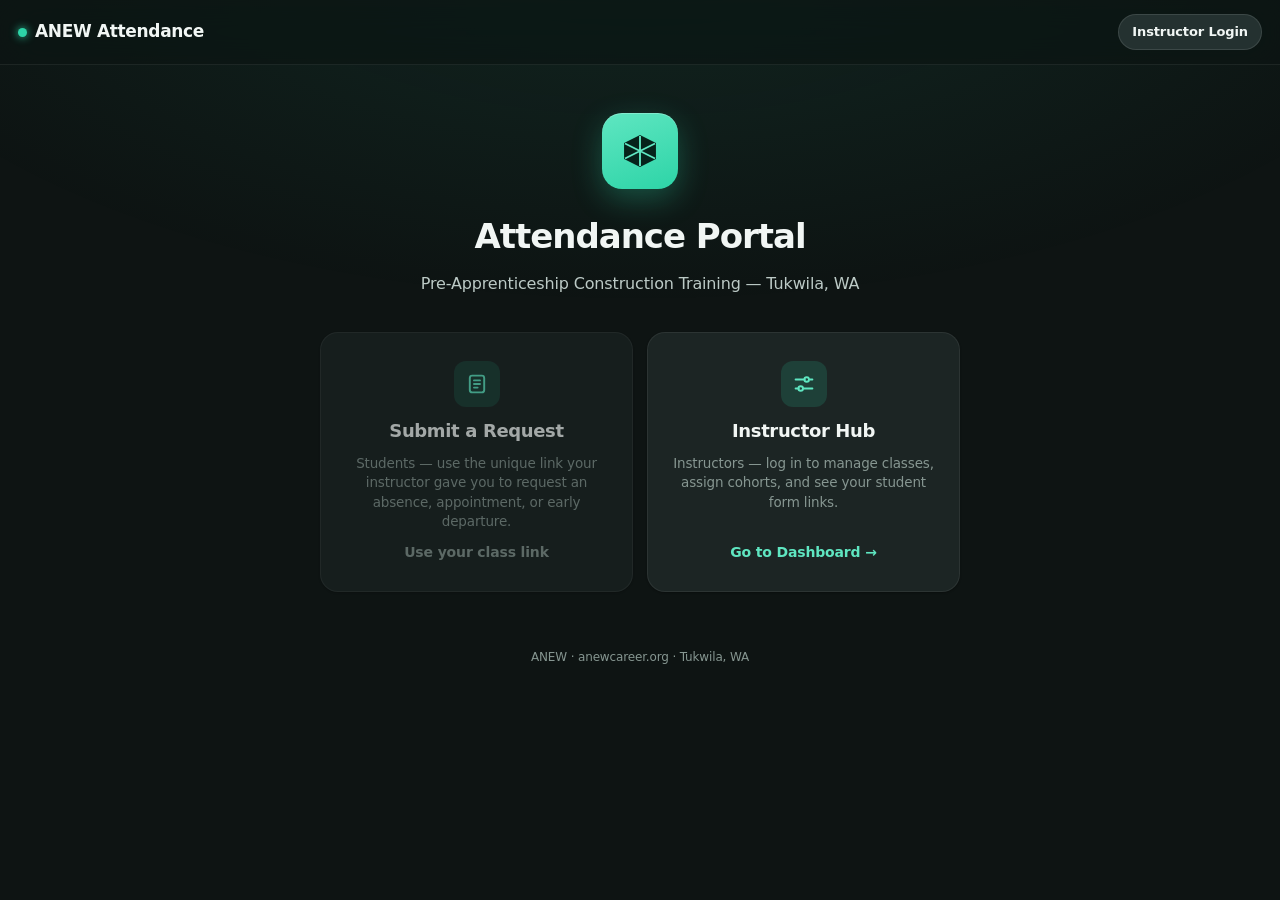
==== index.html @ 048a9017 "Unzip and add project files" ====
<!DOCTYPE html>
<!--
═══════════════════════════════════════════════════════════════════════════════
  DEPLOYING AGENT: READ README.md FIRST. Quick version:
  • Host: Cloudflare Pages. Framework preset = None. Build command = EMPTY.
    Build output directory = "/". There is NO build step (static + functions).
  • Functions live in /functions and auto-serve at /admin /submit /respond.
    Do NOT rename them or change the fetch paths in the HTML.
  • Database is ALREADY LIVE in Supabase (ref lfizcpaqolckemrvsooy). Do NOT
    create tables or edit the schema. /supabase/01_schema.sql is reference only.
  • REQUIRED environment variables (set in Cloudflare → Settings → Env vars):
      SUPABASE_URL          = https://lfizcpaqolckemrvsooy.supabase.co
      SUPABASE_SERVICE_KEY  = <Supabase service_role secret key>  (SECRET)
      ADMIN_PASSWORD        = <dashboard login password, owner picks>
      EMAILJS_PRIVATE_KEY   = <EmailJS private key>               (SECRET)
      SITE_URL              = <deployed URL, optional>
  • After setting vars, redeploy (free on Cloudflare). Verify by logging in at
    /admin.html. Full troubleshooting + function probe in README.md.
  • Never commit secrets. EmailJS public key/IDs in functions are public by design.
═══════════════════════════════════════════════════════════════════════════════
-->

<html lang="en">
<head>
<meta charset="UTF-8">
<meta name="viewport" content="width=device-width, initial-scale=1.0, viewport-fit=cover">
<title>ANEW — Attendance Request System</title>
<meta name="color-scheme" content="dark">
<meta name="theme-color" content="#0e1413">
<meta name="apple-mobile-web-app-capable" content="yes">
<meta name="apple-mobile-web-app-status-bar-style" content="black-translucent">
<meta name="apple-mobile-web-app-title" content="ANEW">
<link rel="icon" href="data:image/svg+xml,<svg xmlns='http://www.w3.org/2000/svg' viewBox='0 0 100 100'><rect width='100' height='100' rx='24' fill='%232dd4a7'/><path d='M50 18 L78 34 V66 L50 82 L22 66 V34 Z' fill='none' stroke='%2306231b' stroke-width='6' stroke-linejoin='round'/></svg>">
<link rel="stylesheet" href="/app.css">
<style>
.topbar{display:flex;align-items:center;justify-content:space-between;padding:14px 18px;
  background:var(--mat-chrome);backdrop-filter:saturate(180%) blur(22px);-webkit-backdrop-filter:saturate(180%) blur(22px);
  border-bottom:.5px solid var(--b1);padding-top:calc(14px + env(safe-area-inset-top));position:sticky;top:0;z-index:10}
.topbar h1{font-size:17px;font-weight:600;letter-spacing:-.02em}
.topbar .logo-dot{display:inline-block;width:9px;height:9px;border-radius:50%;background:var(--ac);box-shadow:0 0 8px var(--ac);margin-right:8px;vertical-align:middle}
.hero{max-width:680px;margin:0 auto;padding:48px 20px 32px;text-align:center}
.logo{width:76px;height:76px;border-radius:20px;background:linear-gradient(160deg,var(--ac2),var(--ac));
  display:flex;align-items:center;justify-content:center;margin:0 auto 22px;
  box-shadow:0 10px 30px var(--acg),inset 0 1px 0 rgba(255,255,255,.25)}
.hero h2{font-size:34px;font-weight:700;letter-spacing:-.03em;margin-bottom:10px}
.hero .lede{font-size:16px;color:var(--t2);max-width:460px;margin:0 auto 36px;line-height:1.5}
.cards{display:grid;grid-template-columns:1fr;gap:14px;max-width:440px;margin:0 auto}
@media(min-width:620px){.cards{grid-template-columns:1fr 1fr;max-width:680px}}
.card-link{display:flex;flex-direction:column;align-items:center;text-align:center;gap:10px;
  padding:28px 22px;text-decoration:none;color:inherit;transition:transform .15s var(--ease),box-shadow .2s var(--ease),background .2s var(--ease)}
.card-link:hover{transform:translateY(-2px);box-shadow:var(--sh2);background:var(--s3)}
.card-link:active{transform:translateY(0) scale(.99)}
.card-ic{width:46px;height:46px;border-radius:12px;background:var(--acd);color:var(--ac2);display:flex;align-items:center;justify-content:center}
.card-ic svg{width:24px;height:24px}
.card-link h3{font-size:18px;font-weight:600;letter-spacing:-.02em}
.card-link p{font-size:13.5px;color:var(--t3);line-height:1.45}
.card-link .pseudo{margin-top:auto;font-size:14px;font-weight:600;color:var(--ac2)}
.card-link.muted{opacity:.66;cursor:default}
.card-link.muted:hover{transform:none;box-shadow:var(--sh1);background:var(--s2)}
.card-link.muted .pseudo{color:var(--t3)}
.footer{text-align:center;padding:24px 20px calc(24px + env(safe-area-inset-bottom));font-size:12px;color:var(--t3)}
</style>
</head>
<body>
<div class="topbar">
  <h1><span class="logo-dot"></span>ANEW Attendance</h1>
  <a href="/admin.html" class="btn btn-ghost btn-sm">Instructor Login</a>
</div>
<div class="hero">
  <div class="logo">
    <svg width="40" height="40" viewBox="0 0 32 32" fill="none" xmlns="http://www.w3.org/2000/svg">
      <path d="M16 4L4 10V22L16 28L28 22V10L16 4Z" fill="#06231b" stroke="#06231b" stroke-width="1.5"/>
      <path d="M16 4L16 28M4 10L28 22M28 10L4 22" stroke="#5fe6c1" stroke-width="1.5"/>
    </svg>
  </div>
  <h2>Attendance Portal</h2>
  <p class="lede">Pre-Apprenticeship Construction Training — Tukwila, WA</p>
  <div class="cards">
    <div class="card card-link muted">
      <div class="card-ic">
        <svg viewBox="0 0 20 20" fill="none" stroke="currentColor" stroke-width="1.6" stroke-linecap="round" stroke-linejoin="round"><rect x="4" y="3" width="12" height="14" rx="2"/><path d="M7.5 7h5M7.5 10h5M7.5 13h3"/></svg>
      </div>
      <h3>Submit a Request</h3>
      <p>Students — use the unique link your instructor gave you to request an absence, appointment, or early departure.</p>
      <span class="pseudo">Use your class link</span>
    </div>
    <a href="/admin.html" class="card card-link">
      <div class="card-ic">
        <svg viewBox="0 0 20 20" fill="none" stroke="currentColor" stroke-width="1.6" stroke-linecap="round" stroke-linejoin="round"><path d="M3 6.25h7.5M14.5 6.25H17M3 13.75h2.5M9.5 13.75H17"/><circle cx="12.25" cy="6.25" r="1.9"/><circle cx="7.25" cy="13.75" r="1.9"/></svg>
      </div>
      <h3>Instructor Hub</h3>
      <p>Instructors — log in to manage classes, assign cohorts, and see your student form links.</p>
      <span class="pseudo">Go to Dashboard →</span>
    </a>
  </div>
</div>
<div class="footer">ANEW · anewcareer.org · Tukwila, WA</div>
</body>
</html>
---- app.css ----
/* ══ ANEW — shared native (Apple-style) theme · teal/green dark ══ */
*,*::before,*::after{box-sizing:border-box;margin:0;padding:0}
:root{
  --sans:-apple-system,BlinkMacSystemFont,'SF Pro Text','SF Pro Display','Helvetica Neue','Segoe UI',system-ui,sans-serif;
  --mono:ui-monospace,'SF Mono','SFMono-Regular',Menlo,Monaco,monospace;

  /* Deep teal-leaning charcoal surfaces */
  --bg:#0e1413;
  --s1:#161d1c;--s2:#1c2524;--s3:#243130;--s4:#2f3e3c;

  --b1:rgba(255,255,255,.07);--b2:rgba(255,255,255,.11);--b3:rgba(255,255,255,.18);

  --t1:#f1f6f4;--t2:#bccac6;--t3:#869691;

  /* Teal/green accent */
  --ac:#2dd4a7;--ac2:#5fe6c1;--ac3:#9af2db;
  --acd:rgba(45,212,167,.15);--acg:rgba(45,212,167,.30);
  --on-ac:#06231b;

  --gr:#34d399;--grd:rgba(52,211,153,.13);
  --am:#fbbf24;--amd:rgba(251,191,36,.13);
  --rd:#f87171;--rdd:rgba(248,113,113,.13);

  --mat-chrome:rgba(14,20,19,.70);
  --mat-raised:rgba(28,37,36,.82);
  --mat-hud:rgba(22,29,28,.80);

  --rsm:8px;--r:13px;--rlg:18px;--rxl:24px;--rpill:980px;

  --sh1:0 1px 2px rgba(0,0,0,.30);
  --sh2:0 6px 22px rgba(0,0,0,.38);
  --sh3:0 30px 90px rgba(0,0,0,.62);
  --thumb:0 1px 4px rgba(0,0,0,.42),0 0 0 .5px rgba(0,0,0,.30);

  --ease:cubic-bezier(.32,.72,0,1);
  --ease-out:cubic-bezier(.16,1,.3,1);
  color-scheme:dark;
}
html,body{background:var(--bg)}
body{
  font-family:var(--sans);color:var(--t1);font-size:15px;line-height:1.5;
  -webkit-font-smoothing:antialiased;-moz-osx-font-smoothing:grayscale;
  text-rendering:optimizeLegibility;letter-spacing:-.01em;
  min-height:100vh;min-height:100dvh;
}
/* Display heading treatment — condensed, tight, all-caps; rendered in system stack */
.display{font-weight:700;letter-spacing:-.02em;font-stretch:condensed}

button,select,input,textarea{font-family:inherit}
:focus-visible{outline:none}
.btn:focus-visible,.tab:focus-visible,input:focus-visible,select:focus-visible,textarea:focus-visible{box-shadow:0 0 0 3.5px var(--acg)}

*{scrollbar-width:thin;scrollbar-color:rgba(255,255,255,.20) transparent}
::-webkit-scrollbar{width:9px;height:9px}
::-webkit-scrollbar-thumb{background:rgba(255,255,255,.18);border-radius:999px;border:2.5px solid transparent;background-clip:content-box}

/* atmosphere: faint top glow */
body::before{content:'';position:fixed;inset:0;pointer-events:none;z-index:0;
  background:radial-gradient(120% 80% at 50% -10%,rgba(45,212,167,.10),transparent 55%)}
body>*{position:relative;z-index:1}

/* ── Buttons ── */
.btn{display:inline-flex;align-items:center;justify-content:center;gap:7px;padding:11px 18px;border-radius:var(--rpill);font-size:15px;font-weight:600;cursor:pointer;border:none;transition:background .2s var(--ease),color .2s var(--ease),border-color .2s var(--ease),transform .12s var(--ease),box-shadow .2s var(--ease);white-space:nowrap;text-decoration:none;letter-spacing:-.01em}
.btn:active{transform:scale(.96)}
.btn-primary{background:var(--ac);color:var(--on-ac);box-shadow:var(--sh1)}
.btn-primary:hover{background:var(--ac2)}
.btn-primary:disabled{background:var(--s4);color:var(--t3);cursor:not-allowed;box-shadow:none}
.btn-ghost{background:var(--s3);color:var(--t1);border:.5px solid var(--b2)}
.btn-ghost:hover{background:var(--s4)}
.btn-danger{background:var(--rdd);color:var(--rd);border:.5px solid transparent}
.btn-danger:hover{background:rgba(248,113,113,.22)}
.btn-sm{padding:7px 13px;font-size:13px}
.btn-block{width:100%}

/* ── Inputs ── */
.input,input[type=text],input[type=password],input[type=email],input[type=number],input[type=date],input[type=time],select,textarea{
  width:100%;padding:12px 14px;font-size:16px;color:var(--t1);
  background:rgba(0,0,0,.24);border:.5px solid var(--b2);border-radius:11px;outline:none;
  transition:border-color .2s var(--ease),box-shadow .2s var(--ease),background .2s var(--ease);letter-spacing:-.01em}
input::placeholder,textarea::placeholder{color:var(--t3)}
input:focus,select:focus,textarea:focus{border-color:var(--acg);box-shadow:0 0 0 3.5px var(--acd);background:rgba(0,0,0,.32)}
textarea{resize:vertical;min-height:80px;line-height:1.5}
select{appearance:none;-webkit-appearance:none;background-image:url("data:image/svg+xml,%3Csvg xmlns='http://www.w3.org/2000/svg' width='14' height='14' viewBox='0 0 20 20' fill='none' stroke='%23869691' stroke-width='2' stroke-linecap='round' stroke-linejoin='round'%3E%3Cpath d='M5 7.5 10 12.5 15 7.5'/%3E%3C/svg%3E");background-repeat:no-repeat;background-position:right 13px center;padding-right:38px}
label{display:block;font-size:13px;font-weight:500;color:var(--t2);margin-bottom:6px;letter-spacing:-.01em}
.req{color:var(--ac2)}
.note{font-size:12.5px;color:var(--t3);margin-top:5px}

/* ── Cards & surfaces ── */
.card{background:var(--s2);border:.5px solid var(--b1);border-radius:var(--rlg);box-shadow:var(--sh1)}

/* ── Toast (HUD capsule) ── */
.toast{position:fixed;left:50%;bottom:calc(22px + env(safe-area-inset-bottom));transform:translateX(-50%) translateY(16px);
  background:var(--mat-hud);backdrop-filter:saturate(180%) blur(24px);-webkit-backdrop-filter:saturate(180%) blur(24px);
  border:.5px solid var(--b2);color:var(--t1);font-size:14px;font-weight:500;
  padding:12px 20px;border-radius:var(--rpill);box-shadow:var(--sh2);
  opacity:0;pointer-events:none;transition:opacity .3s var(--ease),transform .3s var(--ease-out);z-index:999;white-space:nowrap;max-width:90vw}
.toast.show{opacity:1;transform:translateX(-50%) translateY(0)}
.toast.err{color:var(--rd)}

/* ── Modal sheet ── */
.modal-bg{position:fixed;inset:0;background:rgba(0,0,0,.55);backdrop-filter:blur(8px);-webkit-backdrop-filter:blur(8px);
  display:none;align-items:flex-end;justify-content:center;z-index:100;animation:fadeIn .25s var(--ease)}
.modal-bg.on{display:flex}
@keyframes fadeIn{from{opacity:0}to{opacity:1}}
.modal{background:var(--mat-raised);backdrop-filter:saturate(180%) blur(30px);-webkit-backdrop-filter:saturate(180%) blur(30px);
  border:.5px solid var(--b3);border-radius:var(--rxl) var(--rxl) 0 0;padding:24px 22px;
  width:100%;max-width:560px;max-height:92vh;overflow-y:auto;box-shadow:var(--sh3);
  animation:sheetUp .42s var(--ease-out);padding-bottom:calc(24px + env(safe-area-inset-bottom))}
@keyframes sheetUp{from{transform:translateY(100%)}to{transform:translateY(0)}}
.modal .grab{width:38px;height:5px;border-radius:3px;background:var(--b3);margin:0 auto 16px}
@media(min-width:560px){
  .modal-bg{align-items:center}
  .modal{border-radius:var(--rxl);max-width:540px;animation:sheetIn .42s var(--ease-out)}
  .modal .grab{display:none}
}
@keyframes sheetIn{from{opacity:0;transform:scale(.92) translateY(12px)}to{opacity:1;transform:scale(1) translateY(0)}}

@media(prefers-reduced-motion:reduce){
  *,*::before,*::after{animation-duration:.001ms!important;transition-duration:.001ms!important}
}

/* ════ MERGED APP ADDITIONS — attendance, demerits, slips, tabs, layout ════ */

/* App shell */
.app-header{display:flex;align-items:center;gap:14px;padding:14px 18px;
  background:var(--mat-chrome);backdrop-filter:saturate(180%) blur(22px);-webkit-backdrop-filter:saturate(180%) blur(22px);
  border-bottom:.5px solid var(--b1);position:sticky;top:0;z-index:40;padding-top:calc(14px + env(safe-area-inset-top))}
.app-logo{font-size:17px;font-weight:600;letter-spacing:-.02em;display:flex;align-items:center;gap:9px}
.app-logo .dot{width:9px;height:9px;border-radius:50%;background:var(--ac);box-shadow:0 0 8px var(--ac)}
.app-logo b{font-weight:600}
.app-sub{font-size:11px;color:var(--t3);text-transform:uppercase;letter-spacing:.08em;border-left:.5px solid var(--b2);padding-left:12px}
.header-right{margin-left:auto;display:flex;align-items:center;gap:10px}

/* Segmented top nav (scrolls horizontally on mobile) */
.nav-tabs{display:flex;gap:2px;background:rgba(0,0,0,.24);padding:3px;border-radius:12px;border:.5px solid var(--b1);
  overflow-x:auto;scrollbar-width:none;max-width:100%}
.nav-tabs::-webkit-scrollbar{display:none}
.nav-tab{flex:0 0 auto;padding:8px 15px;border-radius:9px;font-size:13.5px;font-weight:500;color:var(--t2);
  cursor:pointer;border:none;background:transparent;white-space:nowrap;letter-spacing:-.01em;
  transition:color .25s var(--ease),background .25s var(--ease),box-shadow .25s var(--ease),transform .12s var(--ease)}
.nav-tab:active{transform:scale(.96)}
.nav-tab.active{background:var(--s4);color:var(--t1);box-shadow:var(--thumb)}

/* Page layout */
.main{max-width:1000px;margin:0 auto;padding:18px 16px calc(40px + env(safe-area-inset-bottom))}
.view{display:none;animation:fadeIn .3s var(--ease)}
.view.active{display:block}
.page-header{display:flex;align-items:flex-end;justify-content:space-between;gap:12px;margin-bottom:18px;flex-wrap:wrap}
.page-title{font-size:26px;font-weight:700;letter-spacing:-.03em}
.page-sub{font-size:13px;color:var(--t3);margin-top:3px}
.flex-gap{display:flex;gap:8px;align-items:center;flex-wrap:wrap}

/* Context bar: which class is selected */
.context-bar{display:flex;align-items:center;gap:10px;background:var(--s2);border:.5px solid var(--b1);
  border-radius:var(--r);padding:11px 15px;margin-bottom:16px}
.context-bar .ctx-label{font-size:11px;color:var(--t3);text-transform:uppercase;letter-spacing:.06em}
.context-bar select{width:auto;min-width:160px;padding:7px 34px 7px 11px;font-size:14px}

/* Cards */
.section-card{background:var(--s2);border:.5px solid var(--b1);border-radius:var(--rlg);box-shadow:var(--sh1);
  padding:18px;margin-bottom:16px}
.card-title{font-size:13px;font-weight:600;text-transform:uppercase;letter-spacing:.04em;color:var(--ac2);margin-bottom:14px;
  display:flex;align-items:center;gap:9px}
.card-title::after{content:'';flex:1;height:.5px;background:var(--b1)}

/* Tables (attendance, history) */
.data-table{width:100%;border-collapse:collapse;font-size:13.5px}
.data-table th{text-align:left;font-size:11px;font-weight:600;text-transform:uppercase;letter-spacing:.04em;
  color:var(--t3);padding:8px 10px;border-bottom:.5px solid var(--b2);white-space:nowrap}
.data-table td{padding:10px;border-bottom:.5px solid var(--b1);vertical-align:middle}
.data-table tr:last-child td{border-bottom:none}
.data-table .student-name{font-weight:500;color:var(--t1)}
@media(max-width:560px){
  .data-table,.data-table tbody,.data-table tr{display:block}
  .data-table thead{display:none}
  .data-table tr{background:var(--s2);border:.5px solid var(--b1);border-radius:var(--r);margin-bottom:10px;padding:6px 10px}
  .data-table td{display:flex;justify-content:space-between;gap:12px;border-bottom:.5px solid var(--b1);padding:8px 2px}
  .data-table td::before{content:attr(data-label);font-size:11px;color:var(--t3);text-transform:uppercase;letter-spacing:.04em;font-weight:600}
  .data-table td:last-child{border-bottom:none}
}

/* Attendance status buttons (OT / L / AE / AU) */
.status-group{display:inline-flex;gap:4px;background:rgba(0,0,0,.22);padding:3px;border-radius:10px;border:.5px solid var(--b1)}
.status-btn{min-width:38px;padding:7px 10px;border-radius:7px;border:none;background:transparent;color:var(--t2);
  font-size:12.5px;font-weight:600;cursor:pointer;transition:all .15s var(--ease)}
.status-btn:active{transform:scale(.93)}
.status-btn.sel-OT{background:#1f9d6b;color:#04231a}
.status-btn.sel-L{background:var(--am);color:#2a1e02}
.status-btn.sel-AE{background:#3a86c8;color:#03192b}
.status-btn.sel-AU{background:var(--rd);color:#2a0808}

/* Demerit total chip */
.dt-chip{font-family:var(--mono);font-size:12px;font-weight:600;padding:3px 10px;border-radius:var(--rpill);white-space:nowrap}
.dt-0{background:var(--s3);color:var(--t3)}
.dt-low{background:var(--grd);color:var(--gr)}
.dt-mid{background:var(--amd);color:var(--am)}
.dt-hi{background:rgba(211,84,0,.18);color:#e8923f}
.dt-out{background:var(--rdd);color:var(--rd)}

/* Demerit code preview */
.code-preview{display:flex;align-items:center;gap:12px;background:rgba(0,0,0,.2);border:.5px solid var(--b1);
  border-radius:11px;padding:12px 14px;margin:10px 0}
.code-num{width:34px;height:34px;border-radius:9px;background:var(--s4);color:var(--ac2);font-weight:700;
  display:flex;align-items:center;justify-content:center;flex-shrink:0}
.code-desc{flex:1;font-size:13.5px;line-height:1.4}
.code-asterisk{color:var(--rd);font-weight:700}
.code-pts{font-family:var(--mono);font-size:12px;font-weight:600;padding:4px 10px;border-radius:var(--rpill);flex-shrink:0}
.pts-1{background:var(--grd);color:var(--gr)}.pts-2{background:var(--amd);color:var(--am)}
.pts-3{background:rgba(211,84,0,.18);color:#e8923f}.pts-5{background:var(--rdd);color:var(--rd)}
.pts-10{background:var(--rd);color:#fff}

/* Alerts */
.alert{border-radius:11px;padding:11px 14px;font-size:13.5px;margin:10px 0;line-height:1.45}
.alert-success{background:var(--grd);border:.5px solid rgba(52,211,153,.4);color:var(--gr)}
.alert-warn{background:var(--amd);border:.5px solid rgba(251,191,36,.4);color:var(--am)}
.alert-danger{background:var(--rdd);border:.5px solid rgba(248,113,113,.4);color:var(--rd);font-weight:500}

/* Request cards */
.req-card{background:var(--s2);border:.5px solid var(--b1);border-radius:var(--r);padding:14px 16px;margin-bottom:10px}
.req-card.pending{border-left:3px solid var(--am)}
.req-card.approved{border-left:3px solid var(--gr)}
.req-card.denied{border-left:3px solid var(--rd)}
.req-top{display:flex;justify-content:space-between;align-items:flex-start;gap:10px;margin-bottom:8px}
.req-name{font-size:15px;font-weight:600}
.req-meta{font-size:12.5px;color:var(--t3);margin-top:2px}
.req-status{font-size:10.5px;font-weight:600;text-transform:uppercase;letter-spacing:.04em;padding:3px 10px;border-radius:var(--rpill);flex-shrink:0}
.rs-pending{background:var(--amd);color:var(--am)}
.rs-approved{background:var(--grd);color:var(--gr)}
.rs-denied{background:var(--rdd);color:var(--rd)}
.req-detail{font-size:13px;color:var(--t2);line-height:1.5;margin-bottom:10px}
.req-actions{display:flex;gap:8px}

/* Print slip + case note */
.output-block{margin-top:16px}
.print-slip{background:#fff;color:#1a1a1a;border-radius:10px;padding:28px;font-family:var(--sans)}
.print-slip h2{font-size:26px;font-weight:800;letter-spacing:1px;color:#10201c}
.print-sub{font-size:11px;color:#666;margin-bottom:14px}
.print-total-banner{background:#10201c;color:#5fe6c1;font-size:13px;font-weight:600;padding:9px 12px;border-radius:6px;margin-bottom:16px}
.print-row{display:flex;gap:14px;margin-bottom:14px;flex-wrap:wrap}
.print-field{flex:1;min-width:120px}
.print-field-label{font-size:10px;text-transform:uppercase;letter-spacing:.5px;color:#888;margin-bottom:3px}
.print-field-value{font-size:14px;color:#1a1a1a;font-weight:500}
.print-incident{background:#f6f5f1;border-left:3px solid #2dd4a7;border-radius:0 6px 6px 0;padding:11px 14px;font-size:13px;line-height:1.5;margin-bottom:16px}
.print-sig-area{display:flex;gap:20px;margin-top:28px;flex-wrap:wrap}
.sig-block{flex:1;min-width:140px}
.sig-line{border-bottom:1.5px solid #1a1a1a;height:30px;margin-bottom:5px}
.sig-label{font-size:11px;color:#666;text-transform:uppercase;letter-spacing:.5px}
.print-disclaimer{margin-top:20px;font-size:11px;color:#777;line-height:1.5;border-top:1px solid #e0ddd5;padding-top:12px}
.case-note{background:rgba(0,0,0,.28);border:.5px solid var(--b1);border-radius:11px;padding:14px;
  font-family:var(--mono);font-size:12.5px;line-height:1.6;color:var(--t2);white-space:pre-wrap;margin:10px 0;max-height:300px;overflow-y:auto}

/* Sidebar (class/student picker on wide screens) */
.empty-state{text-align:center;padding:36px 20px;color:var(--t3);font-size:14px}
.empty-state p{margin:0}

/* Print: only the slip */
@media print{
  body *{visibility:hidden}
  body::before{display:none}
  #print-area,#print-area *{visibility:visible}
  #print-area{position:absolute;left:0;top:0;width:100%}
  .print-slip{box-shadow:none;border-radius:0}
}
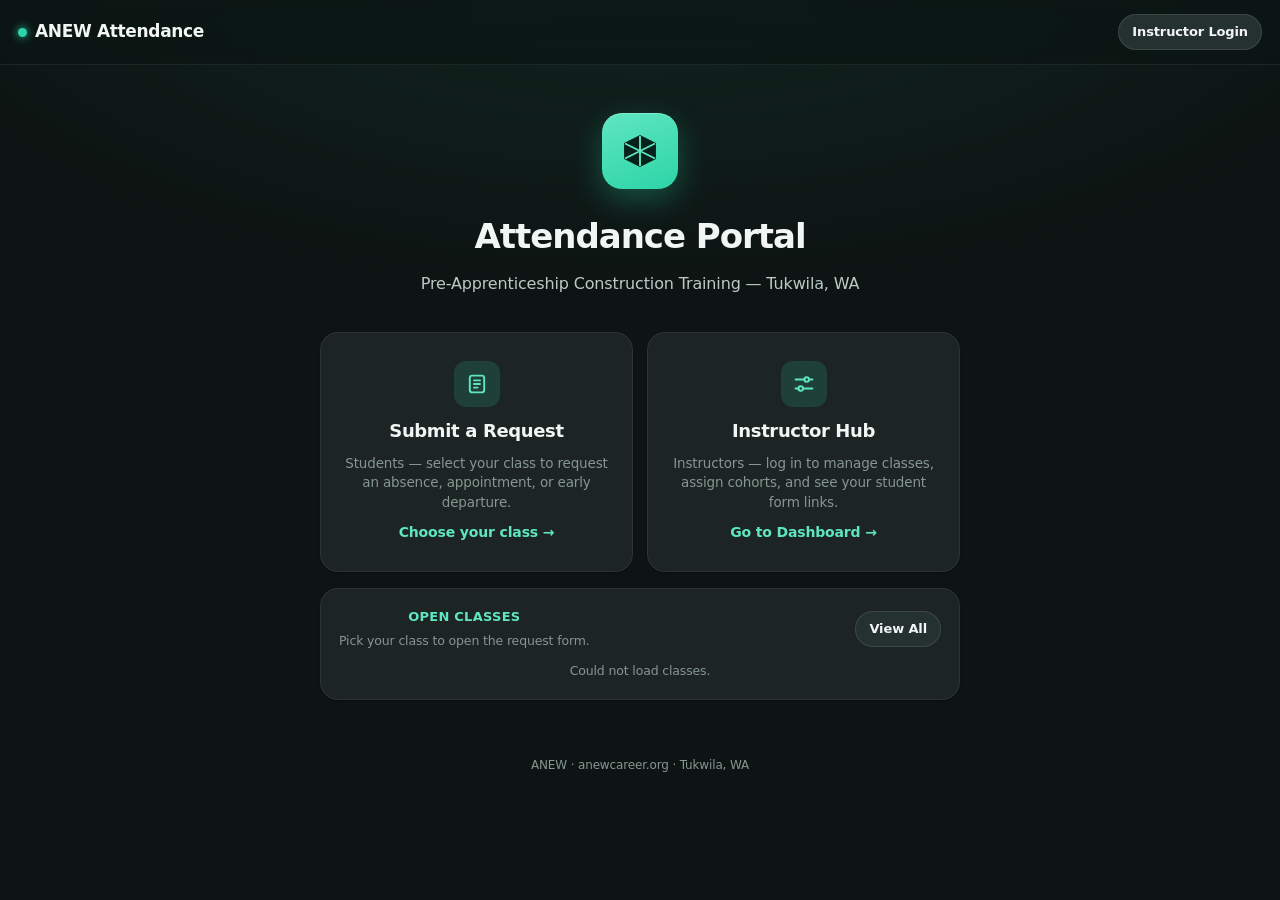
==== commit 4e110031: "Add public class picker for requests" ====
--- a/index.html
+++ b/index.html
@@ -76,14 +76,14 @@
   <h2>Attendance Portal</h2>
   <p class="lede">Pre-Apprenticeship Construction Training — Tukwila, WA</p>
   <div class="cards">
-    <div class="card card-link muted">
+    <a href="/form" class="card card-link">
       <div class="card-ic">
         <svg viewBox="0 0 20 20" fill="none" stroke="currentColor" stroke-width="1.6" stroke-linecap="round" stroke-linejoin="round"><rect x="4" y="3" width="12" height="14" rx="2"/><path d="M7.5 7h5M7.5 10h5M7.5 13h3"/></svg>
       </div>
       <h3>Submit a Request</h3>
-      <p>Students — use the unique link your instructor gave you to request an absence, appointment, or early departure.</p>
-      <span class="pseudo">Use your class link</span>
-    </div>
+      <p>Students — select your class to request an absence, appointment, or early departure.</p>
+      <span class="pseudo">Choose your class →</span>
+    </a>
     <a href="/admin.html" class="card card-link">
       <div class="card-ic">
         <svg viewBox="0 0 20 20" fill="none" stroke="currentColor" stroke-width="1.6" stroke-linecap="round" stroke-linejoin="round"><path d="M3 6.25h7.5M14.5 6.25H17M3 13.75h2.5M9.5 13.75H17"/><circle cx="12.25" cy="6.25" r="1.9"/><circle cx="7.25" cy="13.75" r="1.9"/></svg>
@@ -93,7 +93,44 @@
       <span class="pseudo">Go to Dashboard →</span>
     </a>
   </div>
+
+  <div class="card" style="max-width:680px;margin:16px auto 0;padding:18px 18px">
+    <div style="display:flex;justify-content:space-between;align-items:center;gap:10px;flex-wrap:wrap">
+      <div>
+        <div style="font-size:13px;font-weight:700;letter-spacing:.02em;text-transform:uppercase;color:var(--ac2)">Open Classes</div>
+        <div class="note">Pick your class to open the request form.</div>
+      </div>
+      <a href="/form" class="btn btn-ghost btn-sm">View All</a>
+    </div>
+    <div id="classLinks" style="margin-top:12px"></div>
+  </div>
 </div>
 <div class="footer">ANEW · anewcareer.org · Tukwila, WA</div>
+
+<script>
+function esc(s){return String(s==null?'':s).replace(/[&<>"']/g,c=>({'&':'&amp;','<':'&lt;','>':'&gt;','"':'&quot;',"'":'&#39;'}[c]));}
+async function loadClasses(){
+  const host=document.getElementById('classLinks');
+  if(!host) return;
+  host.innerHTML='<div class="note">Loading…</div>';
+  try{
+    const res=await fetch('/submit');
+    if(!res.ok) throw new Error('Failed');
+    const data=await res.json();
+    const list=(data && data.classes) ? data.classes : [];
+    const rows=list.filter(c=>c && c.slug && c.program_name);
+    if(!rows.length){host.innerHTML='<div class="note">No open classes found.</div>';return;}
+    host.innerHTML=rows.map(c=>
+      `<a class="btn btn-ghost btn-block" style="justify-content:flex-start;margin:8px 0" href="/form?class=${encodeURIComponent(c.slug)}">
+        <span style="display:flex;flex-direction:column;gap:2px;align-items:flex-start">
+          <span style="font-weight:700">${esc(c.program_name)}</span>
+          <span class="note">${esc(c.instructor_name||'')}</span>
+        </span>
+      </a>`
+    ).join('');
+  }catch{host.innerHTML='<div class="note">Could not load classes.</div>';}
+}
+loadClasses();
+</script>
 </body>
 </html>
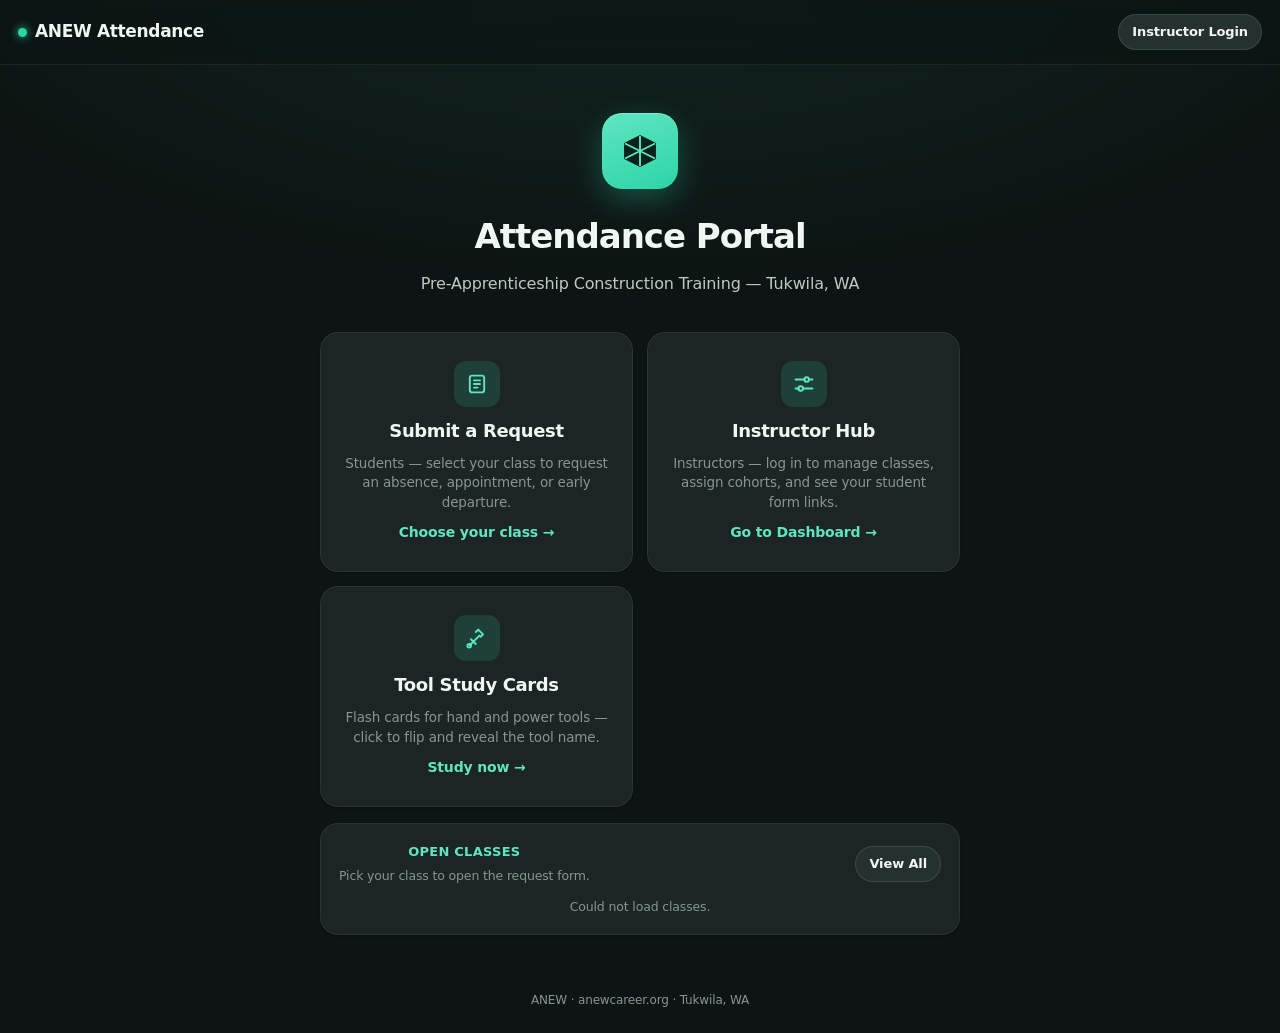
==== commit 2ac2ab1e: "feat: add tool study cards link to home page Co-Authored-By: Claude Sonnet 4.6 <noreply@anthropic.co" ====
--- a/index.html
+++ b/index.html
@@ -64,7 +64,7 @@
 <body>
 <div class="topbar">
   <h1><span class="logo-dot"></span>ANEW Attendance</h1>
-  <a href="/admin.html" class="btn btn-ghost btn-sm">Instructor Login</a>
+  <a href="/admin/" class="btn btn-ghost btn-sm">Instructor Login</a>
 </div>
 <div class="hero">
   <div class="logo">
@@ -84,13 +84,21 @@
       <p>Students — select your class to request an absence, appointment, or early departure.</p>
       <span class="pseudo">Choose your class →</span>
     </a>
-    <a href="/admin.html" class="card card-link">
+    <a href="/admin/" class="card card-link">
       <div class="card-ic">
         <svg viewBox="0 0 20 20" fill="none" stroke="currentColor" stroke-width="1.6" stroke-linecap="round" stroke-linejoin="round"><path d="M3 6.25h7.5M14.5 6.25H17M3 13.75h2.5M9.5 13.75H17"/><circle cx="12.25" cy="6.25" r="1.9"/><circle cx="7.25" cy="13.75" r="1.9"/></svg>
       </div>
       <h3>Instructor Hub</h3>
       <p>Instructors — log in to manage classes, assign cohorts, and see your student form links.</p>
       <span class="pseudo">Go to Dashboard →</span>
+    </a>
+    <a href="/tools/" class="card card-link">
+      <div class="card-ic">
+        <svg viewBox="0 0 20 20" fill="none" stroke="currentColor" stroke-width="1.6" stroke-linecap="round" stroke-linejoin="round"><path d="M4 16l8-8M9 5l2-2 4 4-2 2M5 11l4 4"/><circle cx="3.5" cy="16.5" r="1.5"/></svg>
+      </div>
+      <h3>Tool Study Cards</h3>
+      <p>Flash cards for hand and power tools — click to flip and reveal the tool name.</p>
+      <span class="pseudo">Study now →</span>
     </a>
   </div>
 
--- a/app.css
+++ b/app.css
@@ -261,3 +261,107 @@
   #print-area{position:absolute;left:0;top:0;width:100%}
   .print-slip{box-shadow:none;border-radius:0}
 }
+
+/* ── Two-column grid ── */
+.grid2{display:grid;grid-template-columns:1fr 1fr;gap:12px}
+
+/* ── Student profile tab panes ── */
+.profile-tab-pane{display:none;animation:fadeIn .3s var(--ease)}
+.profile-tab-pane.active{display:block}
+
+/* ════ MOBILE OVERHAUL ════ */
+@media(max-width:600px){
+
+  /* Header: compress, hide sub-label, tighten buttons */
+  .app-header{padding:10px 14px;padding-top:calc(10px + env(safe-area-inset-top));gap:8px}
+  .app-sub{display:none}
+  .app-logo{font-size:15px}
+  .header-right{gap:6px}
+  .header-right .btn{padding:6px 11px;font-size:12px}
+
+  /* Nav: tighter pills, smaller text */
+  .nav-tabs{padding:2px;gap:1px;margin-bottom:0;border-radius:10px}
+  .nav-tab{padding:7px 11px;font-size:12.5px}
+
+  /* Nav wrapper: flush to edges */
+  #app > div[style*="max-width:1000px"]{padding:0 10px;margin-top:10px}
+
+  /* Main content padding */
+  .main{padding:12px 10px calc(80px + env(safe-area-inset-bottom))}
+
+  /* Context bar: full width select */
+  .context-bar{flex-wrap:wrap;padding:9px 12px;gap:8px}
+  .context-bar select{flex:1;min-width:0;width:100%}
+
+  /* Section cards: tighter */
+  .section-card{padding:12px;border-radius:14px}
+
+  /* Page headers: stack vertically */
+  .page-header{flex-direction:column;align-items:flex-start;gap:8px;margin-bottom:14px}
+  .page-title{font-size:22px}
+  .page-header .flex-gap{width:100%}
+  .page-header .flex-gap select{flex:1}
+
+  /* Grid 2-col: stack to 1-col on mobile */
+  .grid2{grid-template-columns:1fr!important;gap:0}
+
+  /* Attendance table: student name full width, status group wraps */
+  .data-table td[data-label="Student"]{font-size:14px;font-weight:600}
+  .data-table td[data-label="Status"] .status-group{flex-wrap:wrap;gap:3px}
+  .status-btn{min-width:44px;padding:8px 8px;font-size:13px;flex:1}
+
+  /* Student list rows: bigger tap targets */
+  #studentListBody > div{padding:14px 4px;min-height:52px}
+  #studentListBody .btn-ghost[style*="font-size:15px"]{font-size:15px!important;min-height:44px}
+
+  /* Profile page header: wrap nicely */
+  #studentProfilePane .page-header{flex-direction:row;flex-wrap:wrap;align-items:center;gap:8px}
+  #studentProfilePane .page-header > div:first-child{flex:1;min-width:0}
+  #profileName{font-size:19px;white-space:nowrap;overflow:hidden;text-overflow:ellipsis;max-width:55vw}
+
+  /* Profile sub-tabs */
+  #profileTabs{margin-bottom:12px}
+  #profileTabs .nav-tab{padding:7px 12px;font-size:12px}
+
+  /* Bulk action bar: wrap buttons on tiny screens */
+  #bulkBar > div{border-radius:14px;flex-wrap:wrap;gap:8px;padding:10px 12px}
+  #bulkBar .btn{flex:1;min-width:0;justify-content:center;font-size:12px;padding:8px 10px}
+  #bulkCount{width:100%;text-align:center;flex:none}
+
+  /* Demerit profile rows: stack action buttons below content */
+  #profileDemBody > div > div,
+  #profileNoteBody > div > div{flex-wrap:wrap}
+  #profileDemBody .flex-gap,
+  #profileNoteBody .flex-gap{width:100%;justify-content:flex-end;margin-top:8px}
+
+  /* Manage view: slug word wrap */
+  .note{word-break:break-word;overflow-wrap:anywhere}
+
+  /* Request cards */
+  .req-card{padding:12px}
+  .req-actions{flex-wrap:wrap}
+  .req-actions .btn{flex:1}
+
+  /* Buttons in flex rows */
+  .flex-gap{gap:6px}
+  .btn-sm{padding:7px 11px;font-size:12.5px}
+
+  /* Demerit code preview: compact */
+  .code-preview{gap:8px;padding:10px 12px}
+  .code-num{width:30px;height:30px;font-size:13px}
+
+  /* Case note monospace box */
+  .case-note{font-size:11.5px;padding:10px;max-height:220px}
+
+  /* Modal: full height on small phones */
+  .modal{max-height:96vh;padding:20px 16px;padding-bottom:calc(20px + env(safe-area-inset-bottom))}
+
+  /* Input font size stays 16px to prevent iOS zoom */
+  input,select,textarea{font-size:16px!important}
+
+  /* Empty state */
+  .empty-state{padding:24px 12px}
+
+  /* History table action column */
+  .data-table td:last-child{justify-content:flex-end}
+}
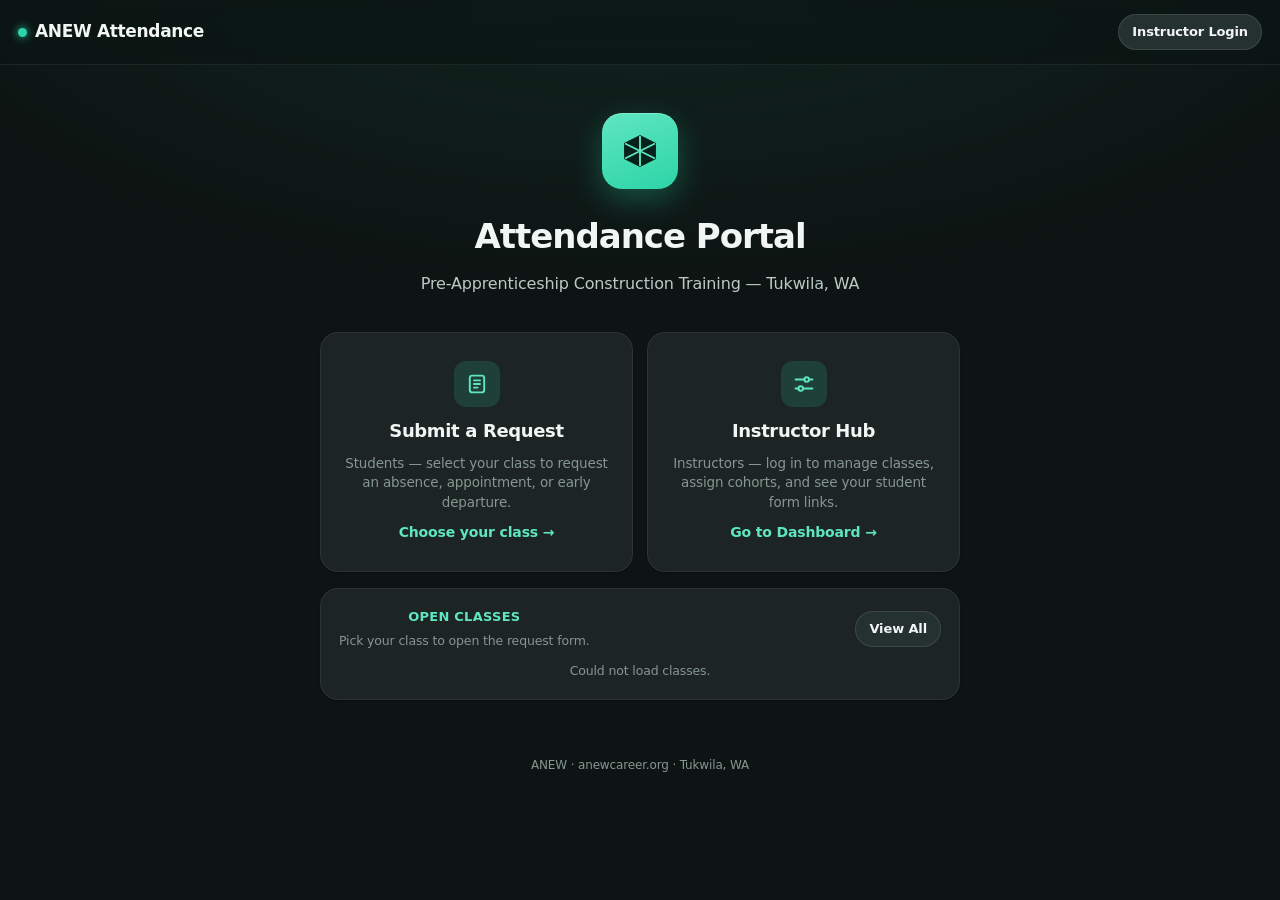
==== commit 70bb796f: "revert: remove tool cards link from home page (standalone only) Co-Authored-By: Claude Sonnet 4.6 <n" ====
--- a/index.html
+++ b/index.html
@@ -92,14 +92,6 @@
       <p>Instructors — log in to manage classes, assign cohorts, and see your student form links.</p>
       <span class="pseudo">Go to Dashboard →</span>
     </a>
-    <a href="/tools/" class="card card-link">
-      <div class="card-ic">
-        <svg viewBox="0 0 20 20" fill="none" stroke="currentColor" stroke-width="1.6" stroke-linecap="round" stroke-linejoin="round"><path d="M4 16l8-8M9 5l2-2 4 4-2 2M5 11l4 4"/><circle cx="3.5" cy="16.5" r="1.5"/></svg>
-      </div>
-      <h3>Tool Study Cards</h3>
-      <p>Flash cards for hand and power tools — click to flip and reveal the tool name.</p>
-      <span class="pseudo">Study now →</span>
-    </a>
   </div>
 
   <div class="card" style="max-width:680px;margin:16px auto 0;padding:18px 18px">
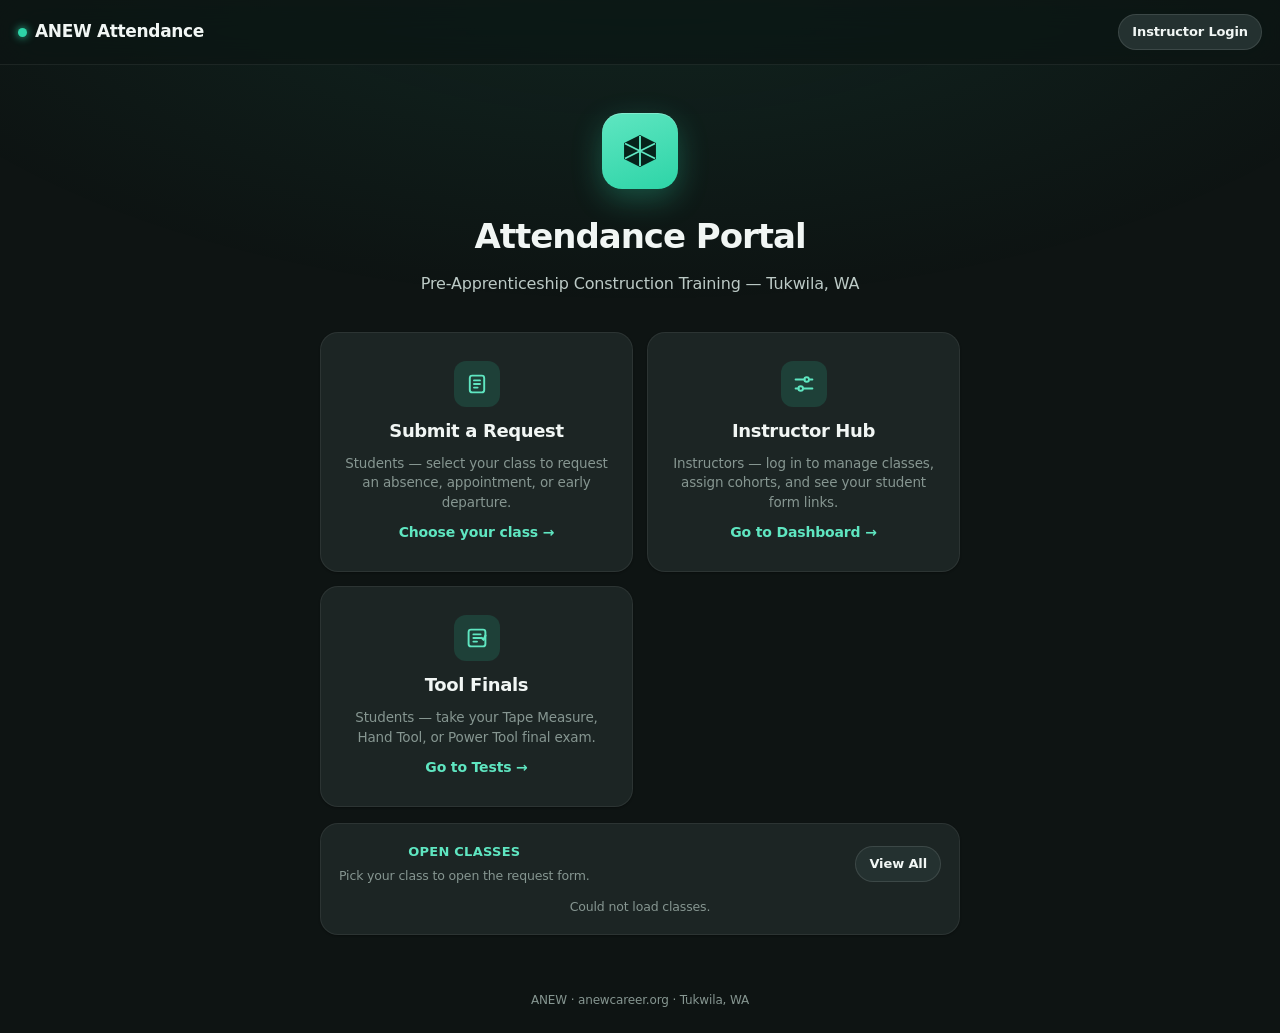
==== commit 2e80fcc2: "feat: add Tool Finals card link to homepage" ====
--- a/index.html
+++ b/index.html
@@ -92,6 +92,14 @@
       <p>Instructors — log in to manage classes, assign cohorts, and see your student form links.</p>
       <span class="pseudo">Go to Dashboard →</span>
     </a>
+    <a href="/tests/" class="card card-link">
+      <div class="card-ic">
+        <svg viewBox="0 0 20 20" fill="none" stroke="currentColor" stroke-width="1.6" stroke-linecap="round" stroke-linejoin="round"><rect x="3" y="3" width="14" height="14" rx="2"/><path d="M7 7h6M7 10h6M7 13h3"/><path d="M14 10l1.5 1.5L17 8" stroke-width="1.8"/></svg>
+      </div>
+      <h3>Tool Finals</h3>
+      <p>Students — take your Tape Measure, Hand Tool, or Power Tool final exam.</p>
+      <span class="pseudo">Go to Tests →</span>
+    </a>
   </div>
 
   <div class="card" style="max-width:680px;margin:16px auto 0;padding:18px 18px">
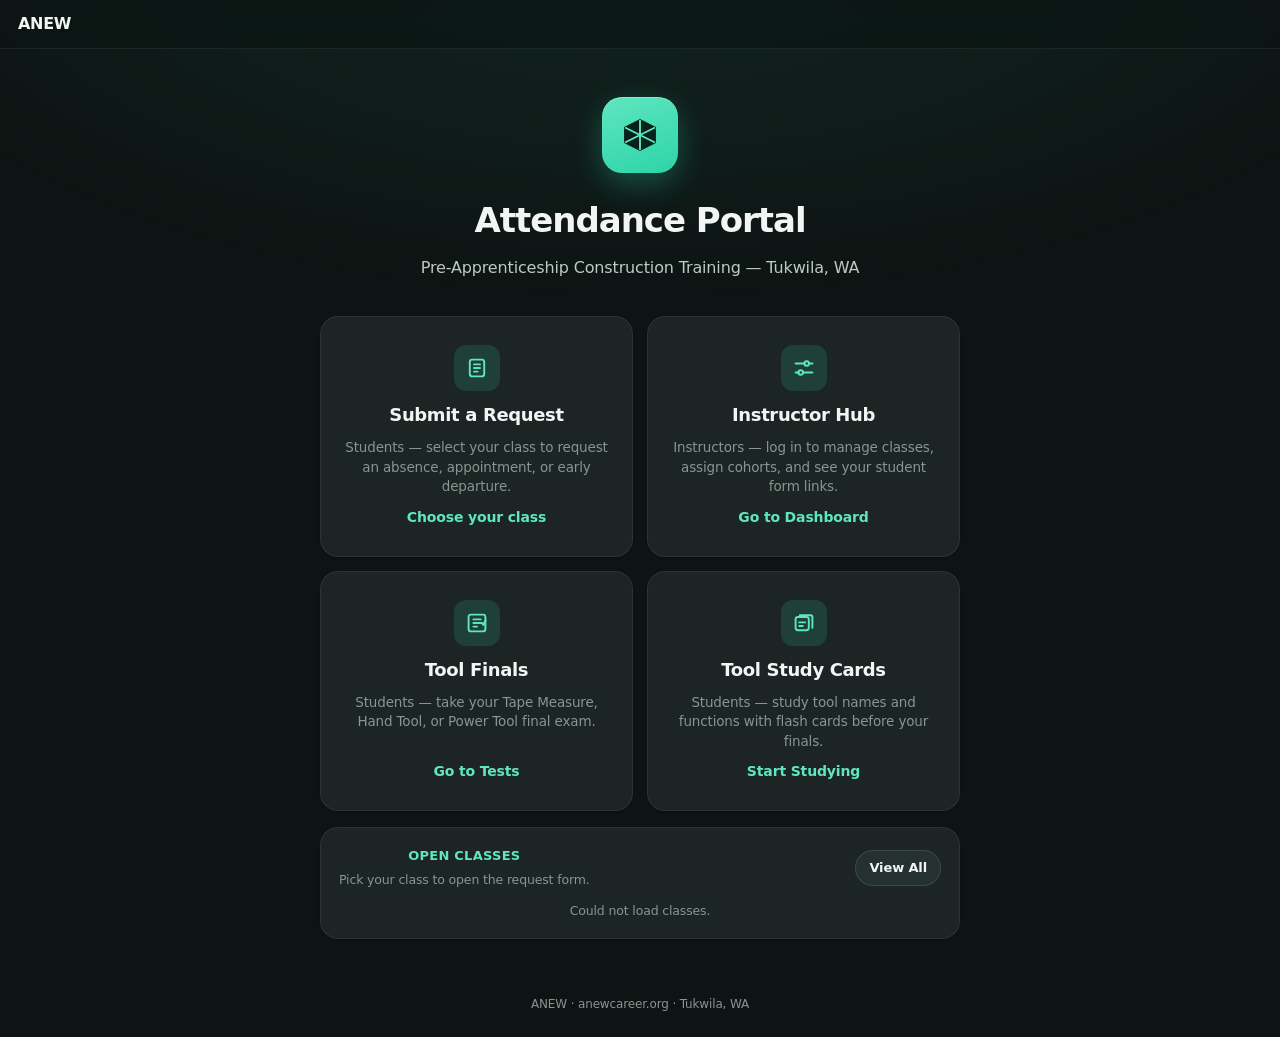
==== commit 5fbba466: "feat: shared shell nav + fix student-facing dead ends - app.css: shell-nav / shell-nav-brand / shell" ====
--- a/index.html
+++ b/index.html
@@ -1,25 +1,5 @@
 <!DOCTYPE html>
-<!--
-═══════════════════════════════════════════════════════════════════════════════
-  DEPLOYING AGENT: READ README.md FIRST. Quick version:
-  • Host: Cloudflare Pages. Framework preset = None. Build command = EMPTY.
-    Build output directory = "/". There is NO build step (static + functions).
-  • Functions live in /functions and auto-serve at /admin /submit /respond.
-    Do NOT rename them or change the fetch paths in the HTML.
-  • Database is ALREADY LIVE in Supabase (ref lfizcpaqolckemrvsooy). Do NOT
-    create tables or edit the schema. /supabase/01_schema.sql is reference only.
-  • REQUIRED environment variables (set in Cloudflare → Settings → Env vars):
-      SUPABASE_URL          = https://lfizcpaqolckemrvsooy.supabase.co
-      SUPABASE_SERVICE_KEY  = <Supabase service_role secret key>  (SECRET)
-      ADMIN_PASSWORD        = <dashboard login password, owner picks>
-      EMAILJS_PRIVATE_KEY   = <EmailJS private key>               (SECRET)
-      SITE_URL              = <deployed URL, optional>
-  • After setting vars, redeploy (free on Cloudflare). Verify by logging in at
-    /admin.html. Full troubleshooting + function probe in README.md.
-  • Never commit secrets. EmailJS public key/IDs in functions are public by design.
-═══════════════════════════════════════════════════════════════════════════════
--->
-
+<!-- Deployment notes live in README.md — do not add internal docs to this public file. -->
 <html lang="en">
 <head>
 <meta charset="UTF-8">
@@ -33,11 +13,6 @@
 <link rel="icon" href="data:image/svg+xml,<svg xmlns='http://www.w3.org/2000/svg' viewBox='0 0 100 100'><rect width='100' height='100' rx='24' fill='%232dd4a7'/><path d='M50 18 L78 34 V66 L50 82 L22 66 V34 Z' fill='none' stroke='%2306231b' stroke-width='6' stroke-linejoin='round'/></svg>">
 <link rel="stylesheet" href="/app.css">
 <style>
-.topbar{display:flex;align-items:center;justify-content:space-between;padding:14px 18px;
-  background:var(--mat-chrome);backdrop-filter:saturate(180%) blur(22px);-webkit-backdrop-filter:saturate(180%) blur(22px);
-  border-bottom:.5px solid var(--b1);padding-top:calc(14px + env(safe-area-inset-top));position:sticky;top:0;z-index:10}
-.topbar h1{font-size:17px;font-weight:600;letter-spacing:-.02em}
-.topbar .logo-dot{display:inline-block;width:9px;height:9px;border-radius:50%;background:var(--ac);box-shadow:0 0 8px var(--ac);margin-right:8px;vertical-align:middle}
 .hero{max-width:680px;margin:0 auto;padding:48px 20px 32px;text-align:center}
 .logo{width:76px;height:76px;border-radius:20px;background:linear-gradient(160deg,var(--ac2),var(--ac));
   display:flex;align-items:center;justify-content:center;margin:0 auto 22px;
@@ -62,10 +37,9 @@
 </style>
 </head>
 <body>
-<div class="topbar">
-  <h1><span class="logo-dot"></span>ANEW Attendance</h1>
-  <a href="/admin/" class="btn btn-ghost btn-sm">Instructor Login</a>
-</div>
+<nav class="shell-nav">
+  <a class="shell-nav-brand" href="/">ANEW</a>
+</nav>
 <div class="hero">
   <div class="logo">
     <svg width="40" height="40" viewBox="0 0 32 32" fill="none" xmlns="http://www.w3.org/2000/svg">
@@ -82,7 +56,7 @@
       </div>
       <h3>Submit a Request</h3>
       <p>Students — select your class to request an absence, appointment, or early departure.</p>
-      <span class="pseudo">Choose your class →</span>
+      <span class="pseudo">Choose your class</span>
     </a>
     <a href="/admin/" class="card card-link">
       <div class="card-ic">
@@ -90,7 +64,7 @@
       </div>
       <h3>Instructor Hub</h3>
       <p>Instructors — log in to manage classes, assign cohorts, and see your student form links.</p>
-      <span class="pseudo">Go to Dashboard →</span>
+      <span class="pseudo">Go to Dashboard</span>
     </a>
     <a href="/tests/" class="card card-link">
       <div class="card-ic">
@@ -98,7 +72,15 @@
       </div>
       <h3>Tool Finals</h3>
       <p>Students — take your Tape Measure, Hand Tool, or Power Tool final exam.</p>
-      <span class="pseudo">Go to Tests →</span>
+      <span class="pseudo">Go to Tests</span>
+    </a>
+    <a href="/tools/" class="card card-link">
+      <div class="card-ic">
+        <svg viewBox="0 0 20 20" fill="none" stroke="currentColor" stroke-width="1.6" stroke-linecap="round" stroke-linejoin="round"><rect x="3" y="5" width="11" height="11" rx="2"/><path d="M6.5 3.5h9A1.5 1.5 0 0 1 17 5v9"/><path d="M6 9.5h5M6 12.5h3"/></svg>
+      </div>
+      <h3>Tool Study Cards</h3>
+      <p>Students — study tool names and functions with flash cards before your finals.</p>
+      <span class="pseudo">Start Studying</span>
     </a>
   </div>
 
--- a/app.css
+++ b/app.css
@@ -117,6 +117,23 @@
 
 @media(prefers-reduced-motion:reduce){
   *,*::before,*::after{animation-duration:.001ms!important;transition-duration:.001ms!important}
+}
+
+/* ── Shared shell nav (every page) ── */
+.shell-nav{display:flex;align-items:center;justify-content:space-between;gap:12px;padding:12px 18px;
+  background:var(--mat-chrome);backdrop-filter:saturate(180%) blur(22px);-webkit-backdrop-filter:saturate(180%) blur(22px);
+  border-bottom:.5px solid var(--b1);position:sticky;top:0;z-index:50;padding-top:calc(12px + env(safe-area-inset-top))}
+.shell-nav-brand{font-size:16px;font-weight:700;letter-spacing:-.02em;color:var(--t1);text-decoration:none}
+a.shell-nav-brand:hover{color:var(--ac2)}
+.shell-nav-links{display:flex;align-items:center;gap:4px;flex-wrap:wrap}
+.shell-nav-links a,.shell-nav-links button{background:transparent;border:none;color:var(--t2);font-size:13.5px;font-weight:500;
+  padding:7px 11px;border-radius:9px;cursor:pointer;text-decoration:none;letter-spacing:-.01em;font-family:inherit;white-space:nowrap;
+  transition:background .2s var(--ease),color .2s var(--ease)}
+.shell-nav-links a:hover,.shell-nav-links button:hover{background:var(--s3);color:var(--t1)}
+.shell-nav-links a.active{background:var(--s4);color:var(--t1)}
+@media(max-width:600px){
+  .shell-nav{padding:10px 14px;padding-top:calc(10px + env(safe-area-inset-top))}
+  .shell-nav-links a,.shell-nav-links button{padding:6px 9px;font-size:12.5px}
 }
 
 /* ════ MERGED APP ADDITIONS — attendance, demerits, slips, tabs, layout ════ */
